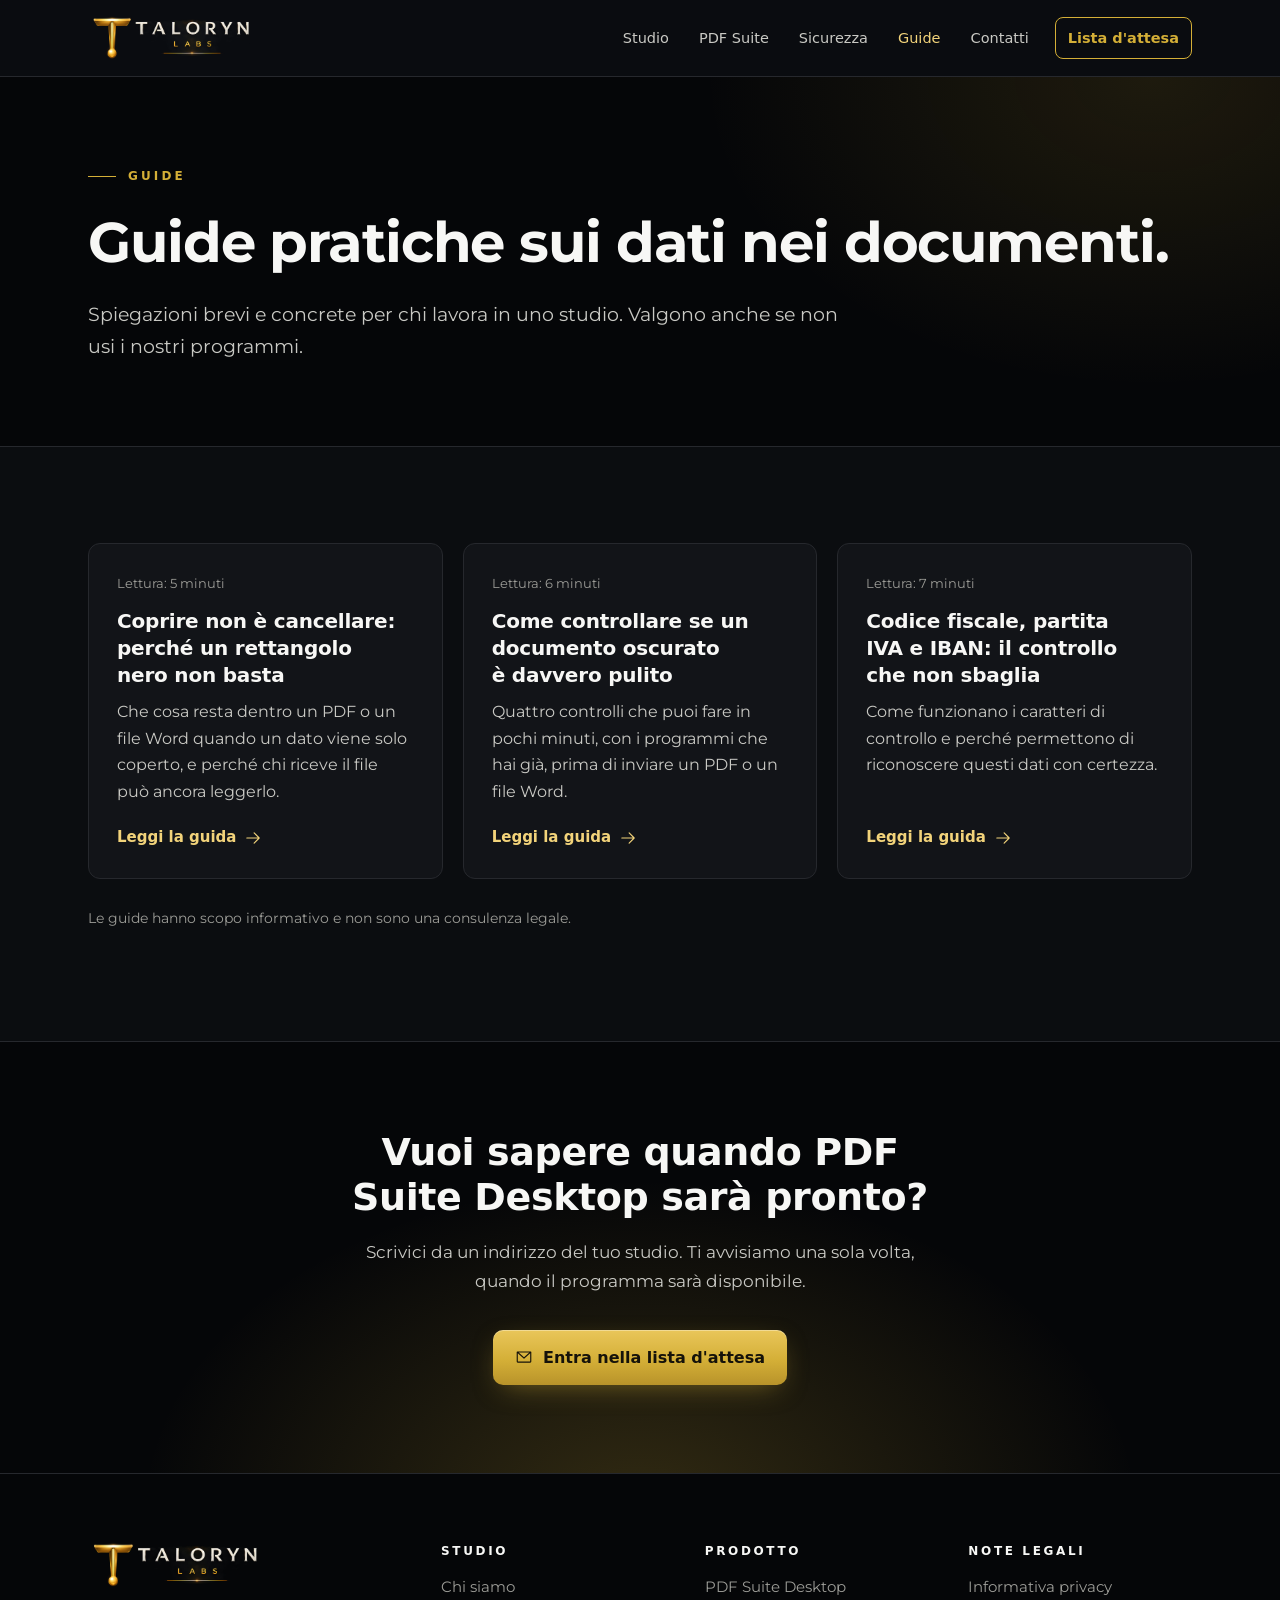
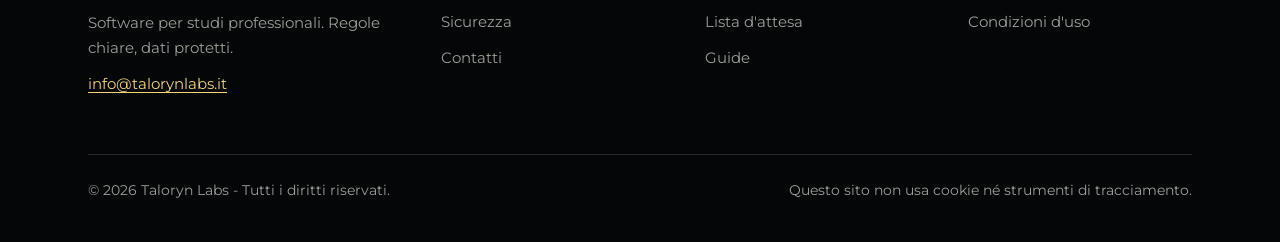
==== guide/index.html @ 7865310f "Sito completo nella nuova identità oro Pagine Studio, PDF Suite, Sicurezza, Guide (3 articoli), Cont" ====
<!doctype html>
<html lang="it">
<head>
<meta charset="utf-8">
<meta name="viewport" content="width=device-width, initial-scale=1">
<title>Guide — Taloryn Labs</title>
<meta name="description" content="Guide pratiche per studi professionali: come oscurare davvero i dati nei PDF e nei file Word e come controllare un documento prima di inviarlo.">
<meta name="referrer" content="no-referrer">
<meta name="theme-color" content="#0B0D10">
<link rel="canonical" href="https://talorynlabs.it/guide/">
<link rel="icon" href="/favicon.ico" sizes="any">
<link rel="icon" href="/img/icona-32.png" type="image/png" sizes="32x32">
<link rel="apple-touch-icon" href="/apple-touch-icon.png">
<link rel="preload" href="/font/montserrat-latin-400-normal.woff2" as="font" type="font/woff2" crossorigin>
<link rel="preload" href="/font/montserrat-latin-600-normal.woff2" as="font" type="font/woff2" crossorigin>
<link rel="stylesheet" href="/stile.css">
<meta property="og:type" content="website">
<meta property="og:locale" content="it_IT">
<meta property="og:site_name" content="Taloryn Labs">
<meta property="og:title" content="Guide — Taloryn Labs">
<meta property="og:description" content="Guide pratiche per studi professionali: come oscurare davvero i dati nei PDF e nei file Word e come controllare un documento prima di inviarlo.">
<meta property="og:url" content="https://talorynlabs.it/guide/">
<meta property="og:image" content="https://talorynlabs.it/img/anteprima-condivisione.png">
<meta property="og:image:width" content="1200">
<meta property="og:image:height" content="630">
<meta name="twitter:card" content="summary_large_image">
</head>
<body>
<a class="salta" href="#contenuto">Vai al contenuto</a>
<header class="testata">
  <div class="contenitore">
    <a class="logo" href="/" aria-label="Taloryn Labs, pagina principale"><img src="/img/logo-480.webp" srcset="/img/logo-240.webp 240w, /img/logo-480.webp 480w" sizes="168px" width="168" height="52" alt="Taloryn Labs"></a>
    <nav class="menu" aria-label="Principale"><a href="/">Studio</a><a href="/pdf-suite.html">PDF Suite</a><a href="/sicurezza.html">Sicurezza</a><a href="/guide/" aria-current="page">Guide</a><a href="/contatti.html">Contatti</a><a class="pulsante-menu" href="/contatti.html#lista-attesa">Lista d'attesa</a></nav>
  </div>
</header>
<main id="contenuto">
<section class="testa-pagina" aria-labelledby="t-guide">
  <div class="contenitore">
    <div class="occhiello">Guide</div>
    <h1 id="t-guide">Guide pratiche sui dati nei documenti.</h1>
    <p class="introduzione" style="margin-top:24px">Spiegazioni brevi e concrete per chi lavora in uno studio. Valgono anche se non usi i nostri programmi.</p>
  </div>
</section>
<section class="sezione" aria-label="Elenco delle guide">
  <div class="contenitore"><div class="elenco-guide"><a class="guida" href="/guide/coprire-non-e-cancellare.html"><span class="meta">Lettura: 5 minuti</span><h3>Coprire non è cancellare: perché un rettangolo nero non basta</h3><p>Che cosa resta dentro un PDF o un file Word quando un dato viene solo coperto, e perché chi riceve il file può ancora leggerlo.</p><span class="leggi">Leggi la guida<svg aria-hidden="true" focusable="false" viewBox="0 0 256 256" fill="currentColor"><path d="M221.66,133.66l-72,72a8,8,0,0,1-11.32-11.32L196.69,136H40a8,8,0,0,1,0-16H196.69L138.34,61.66a8,8,0,0,1,11.32-11.32l72,72A8,8,0,0,1,221.66,133.66Z"/></svg></span></a><a class="guida" href="/guide/controllare-pdf-oscurato.html"><span class="meta">Lettura: 6 minuti</span><h3>Come controllare se un documento oscurato è davvero pulito</h3><p>Quattro controlli che puoi fare in pochi minuti, con i programmi che hai già, prima di inviare un PDF o un file Word.</p><span class="leggi">Leggi la guida<svg aria-hidden="true" focusable="false" viewBox="0 0 256 256" fill="currentColor"><path d="M221.66,133.66l-72,72a8,8,0,0,1-11.32-11.32L196.69,136H40a8,8,0,0,1,0-16H196.69L138.34,61.66a8,8,0,0,1,11.32-11.32l72,72A8,8,0,0,1,221.66,133.66Z"/></svg></span></a><a class="guida" href="/guide/codici-di-controllo.html"><span class="meta">Lettura: 7 minuti</span><h3>Codice fiscale, partita IVA e IBAN: il controllo che non sbaglia</h3><p>Come funzionano i caratteri di controllo e perché permettono di riconoscere questi dati con certezza.</p><span class="leggi">Leggi la guida<svg aria-hidden="true" focusable="false" viewBox="0 0 256 256" fill="currentColor"><path d="M221.66,133.66l-72,72a8,8,0,0,1-11.32-11.32L196.69,136H40a8,8,0,0,1,0-16H196.69L138.34,61.66a8,8,0,0,1,11.32-11.32l72,72A8,8,0,0,1,221.66,133.66Z"/></svg></span></a></div>
  <p class="nota" style="margin-top:28px">Le guide hanno scopo informativo e non sono una consulenza legale.</p></div>
</section>
<section class="fascia" aria-labelledby="t-fascia">
  <div class="contenitore">
    <h2 id="t-fascia">Vuoi sapere quando PDF Suite Desktop sarà pronto?</h2>
    <p>Scrivici da un indirizzo del tuo studio. Ti avvisiamo una sola volta, quando il programma sarà disponibile.</p>
    <div class="azioni"><a class="pulsante" href="mailto:info@talorynlabs.it?subject=Lista%20d%27attesa%20PDF%20Suite%20Desktop&amp;body=Vorrei%20essere%20avvisato%20quando%20PDF%20Suite%20Desktop%20sar%C3%A0%20disponibile.%0A%0ATipo%20di%20studio%20(facoltativo)%3A%20"><svg aria-hidden="true" focusable="false" viewBox="0 0 256 256" fill="currentColor"><path d="M224,48H32a8,8,0,0,0-8,8V192a16,16,0,0,0,16,16H216a16,16,0,0,0,16-16V56A8,8,0,0,0,224,48ZM203.43,64,128,133.15,52.57,64ZM216,192H40V74.19l82.59,75.71a8,8,0,0,0,10.82,0L216,74.19V192Z"/></svg>Entra nella lista d'attesa</a></div>
  </div>
</section>
</main>
<footer class="piede">
  <div class="contenitore">
    <div class="griglia">
      <div>
        <img src="/img/logo-480.webp" width="176" height="54" alt="Taloryn Labs">
        <p>Software per studi professionali. Regole chiare, dati protetti.</p>
        <p><a href="mailto:info@talorynlabs.it">info@talorynlabs.it</a></p>
      </div>
      <div>
        <h2>Studio</h2>
        <ul><li><a href="/">Chi siamo</a></li><li><a href="/sicurezza.html">Sicurezza</a></li><li><a href="/contatti.html">Contatti</a></li></ul>
      </div>
      <div>
        <h2>Prodotto</h2>
        <ul><li><a href="/pdf-suite.html">PDF Suite Desktop</a></li><li><a href="/contatti.html#lista-attesa">Lista d'attesa</a></li><li><a href="/guide/">Guide</a></li></ul>
      </div>
      <div>
        <h2>Note legali</h2>
        <ul><li><a href="/privacy.html">Informativa privacy</a></li><li><a href="/termini.html">Condizioni d'uso</a></li></ul>
      </div>
    </div>
    <div class="fondo">
      <span>© 2026 Taloryn Labs - Tutti i diritti riservati.</span>
      <span>Questo sito non usa cookie né strumenti di tracciamento.</span>
    </div>
  </div>
</footer>
</body>
</html>
---- stile.css ----
/* Taloryn Labs — foglio di stile unico del sito.
   Nessuna risorsa esterna: caratteri in /font, immagini in /img. */

@font-face{font-family:"Montserrat";font-style:normal;font-weight:400;font-display:swap;src:url("/font/montserrat-latin-400-normal.woff2") format("woff2")}
@font-face{font-family:"Montserrat";font-style:normal;font-weight:500;font-display:swap;src:url("/font/montserrat-latin-500-normal.woff2") format("woff2")}
@font-face{font-family:"Montserrat";font-style:normal;font-weight:600;font-display:swap;src:url("/font/montserrat-latin-600-normal.woff2") format("woff2")}
@font-face{font-family:"Montserrat";font-style:normal;font-weight:700;font-display:swap;src:url("/font/montserrat-latin-700-normal.woff2") format("woff2")}

:root{
  --nero:#0B0D10;          /* fondo principale (identità) */
  --nero-pieno:#050608;    /* fondo delle fasce con immagini */
  --grigio:#1E1F22;        /* riquadri (identità) */
  --riquadro:#121418;
  --linea:#26282D;
  --testo:#F7F7F5;         /* bianco neutro (identità) */
  --testo-2:#C9C9C4;
  --testo-3:#9C9C97;
  --oro:#D4AF37;           /* oro primario (identità) */
  --oro-chiaro:#F2D37A;
  --oro-scuro:#9A7A1E;
  --giallo-segnala:#E8C547;
  --verde:#5FBF8A;
  --larghezza:1160px;
  --raggio:12px;
  color-scheme:dark;
}

*,*::before,*::after{box-sizing:border-box}
html{-webkit-text-size-adjust:100%;text-size-adjust:100%;scroll-behavior:smooth}
@media (prefers-reduced-motion:reduce){html{scroll-behavior:auto}}
body{margin:0;background:var(--nero);color:var(--testo);font-family:"Montserrat",system-ui,-apple-system,"Segoe UI",Arial,sans-serif;font-size:17px;line-height:1.7;font-weight:400;-webkit-font-smoothing:antialiased;text-rendering:optimizeLegibility}
img,svg{display:block;max-width:100%}
a{color:var(--oro-chiaro);text-decoration-thickness:1px;text-underline-offset:3px}
a:hover{color:#fff}
:focus-visible{outline:2px solid var(--oro-chiaro);outline-offset:3px;border-radius:4px}
::selection{background:var(--oro);color:#111}

.contenitore{width:100%;max-width:var(--larghezza);margin:0 auto;padding:0 28px}
.visivamente-nascosto{position:absolute!important;width:1px;height:1px;overflow:hidden;clip:rect(0 0 0 0);clip-path:inset(50%);white-space:nowrap}
.salta{position:absolute;left:12px;top:-60px;background:var(--oro);color:#111;padding:10px 16px;border-radius:6px;font-weight:600;z-index:10;text-decoration:none}
.salta:focus{top:12px;color:#111}

/* ---------- Testata ---------- */
.testata{position:sticky;top:0;z-index:5;background:rgba(11,13,16,.88);backdrop-filter:saturate(140%) blur(10px);-webkit-backdrop-filter:saturate(140%) blur(10px);border-bottom:1px solid var(--linea)}
.testata .contenitore{display:flex;align-items:center;justify-content:space-between;gap:24px;min-height:76px}
.logo{display:block;flex:none}
.logo img{width:168px;height:auto}
.menu{display:flex;align-items:center;gap:6px;flex-wrap:wrap;justify-content:flex-end}
.menu a{color:var(--testo-2);text-decoration:none;font-size:14.5px;font-weight:500;padding:8px 12px;border-radius:8px}
.menu a:hover{color:#fff;background:var(--grigio)}
.menu a[aria-current="page"]{color:var(--oro-chiaro)}
.menu a.pulsante-menu{color:var(--oro);border:1px solid var(--oro);margin-left:8px;font-weight:600}
.menu a.pulsante-menu:hover{background:var(--oro);color:#111}

/* ---------- Tipografia ---------- */
h1,h2,h3,h4{font-weight:600;line-height:1.18;margin:0;letter-spacing:-.01em;text-wrap:balance}
h1{font-size:clamp(34px,4.6vw,56px);font-weight:700;letter-spacing:-.02em}
h2{font-size:clamp(27px,3.1vw,38px)}
h3{font-size:19px;line-height:1.35}
p{margin:0 0 1em}
.occhiello{display:inline-flex;align-items:center;gap:12px;font-size:12px;font-weight:600;letter-spacing:.26em;text-transform:uppercase;color:var(--oro);margin-bottom:22px}
.occhiello::before{content:"";width:28px;height:1px;background:var(--oro)}
.introduzione{font-size:19px;color:var(--testo-2);max-width:60ch}
.nota{font-size:14px;color:var(--testo-3)}
.oro{color:var(--oro)}

/* ---------- Pulsanti ---------- */
.azioni{display:flex;flex-wrap:wrap;align-items:center;gap:14px 18px;margin-top:34px}
.pulsante{display:inline-flex;align-items:center;gap:10px;background:linear-gradient(180deg,#E9C65A 0%,#D4AF37 55%,#B8932A 100%);color:#15120A;font-weight:600;font-size:16px;text-decoration:none;padding:14px 22px;border-radius:10px;box-shadow:0 1px 0 rgba(255,255,255,.35) inset,0 8px 28px -10px rgba(212,175,55,.55)}
.pulsante:hover{color:#000;filter:brightness(1.07)}
.pulsante svg{width:18px;height:18px}
.secondario{display:inline-flex;align-items:center;gap:8px;color:var(--testo);font-weight:600;font-size:16px;text-decoration:none;padding:13px 4px;border-bottom:1px solid transparent}
.secondario:hover{color:var(--oro-chiaro);border-bottom-color:var(--oro-chiaro)}
.secondario svg{width:18px;height:18px}

/* ---------- Apertura (home) ---------- */
.apertura{position:relative;overflow:hidden;background:radial-gradient(60% 70% at 78% 40%,rgba(212,175,55,.13) 0%,rgba(212,175,55,0) 70%),var(--nero-pieno);border-bottom:1px solid var(--linea)}
.apertura .contenitore{display:grid;grid-template-columns:minmax(0,1.15fr) minmax(0,.85fr);gap:48px;align-items:center;padding-top:72px;padding-bottom:64px}
.apertura .pannello{justify-self:center;width:100%;max-width:400px}
.apertura .pannello img{width:100%;height:auto}
.motto{margin-top:46px;font-size:12.5px;font-weight:500;letter-spacing:.34em;color:var(--testo-2);text-transform:uppercase}

/* Apertura delle pagine interne */
.testa-pagina{background:radial-gradient(50% 120% at 90% 0%,rgba(212,175,55,.12) 0%,rgba(212,175,55,0) 70%),var(--nero-pieno);border-bottom:1px solid var(--linea)}
.testa-pagina .contenitore{padding-top:80px;padding-bottom:64px}
.testa-pagina.con-figura .contenitore{display:grid;grid-template-columns:minmax(0,1.05fr) minmax(0,.95fr);gap:56px;align-items:center}
.stato{display:inline-flex;align-items:center;gap:8px;font-size:13px;font-weight:600;color:var(--testo-2);border:1px solid var(--linea);background:var(--riquadro);padding:6px 12px;border-radius:999px;margin-top:26px}
.stato i{width:8px;height:8px;border-radius:50%;background:var(--oro);box-shadow:0 0 10px var(--oro)}

/* ---------- Sezioni ---------- */
.sezione{padding:96px 0;border-bottom:1px solid var(--linea)}
.sezione.scura{background:var(--nero-pieno)}
.sezione > .contenitore > h2{max-width:24ch}
.testa-sezione{display:grid;grid-template-columns:minmax(0,1fr) minmax(0,1fr);gap:48px;align-items:end;margin-bottom:52px}
.testa-sezione p{color:var(--testo-2);margin:0}
.due-colonne{display:grid;grid-template-columns:minmax(0,1fr) minmax(0,1fr);gap:56px;align-items:start}
.corpo{color:var(--testo-2);max-width:64ch}
.corpo strong{color:var(--testo);font-weight:600}

/* Schede */
.schede{display:grid;grid-template-columns:repeat(auto-fit,minmax(240px,1fr));gap:20px}
.scheda{position:relative;background:linear-gradient(180deg,#14161A 0%,#0F1114 100%);border:1px solid var(--linea);border-radius:var(--raggio);padding:28px 26px 26px}
.scheda h3{margin:18px 0 10px}
.scheda p{color:var(--testo-2);font-size:15.5px;margin:0}
.icona{width:46px;height:46px;border-radius:10px;display:grid;place-items:center;color:var(--oro);background:rgba(212,175,55,.08);border:1px solid rgba(212,175,55,.28)}
.icona svg{width:24px;height:24px}

/* Prodotto in evidenza */
.prodotto{display:grid;grid-template-columns:minmax(0,1fr) minmax(0,1fr);gap:0;border:1px solid var(--linea);border-radius:18px;overflow:hidden;background:var(--riquadro)}
.prodotto .testo-prodotto{padding:48px 46px}
.prodotto .figura-prodotto{background:radial-gradient(80% 80% at 50% 100%,rgba(212,175,55,.16),rgba(212,175,55,0) 70%),#0A0B0E;border-left:1px solid var(--linea);display:flex;align-items:center;justify-content:center;padding:40px}
.elenco-segni{list-style:none;padding:0;margin:22px 0 0;display:grid;gap:12px}
.elenco-segni li{display:flex;gap:12px;align-items:flex-start;color:var(--testo-2)}
.elenco-segni svg{flex:none;width:22px;height:22px;color:var(--oro);margin-top:3px}

/* Documento di esempio */
.documento{margin:0;background:#F7F7F5;color:#1B1C1F;border-radius:10px;padding:30px 30px 24px;box-shadow:0 30px 80px -30px rgba(0,0,0,.9),0 0 0 1px rgba(212,175,55,.35);font-size:15px;line-height:1.75;max-width:520px;justify-self:center;width:100%}
.intestazione-doc{font-weight:700;font-size:13px;letter-spacing:.12em;text-transform:uppercase;color:#3A3B40;border-bottom:1px solid #D9D9D4;padding-bottom:12px;margin-bottom:16px}
.documento p{margin:0 0 .8em}
.dato{background:#111;color:transparent;border-radius:2px;padding:0 2px;user-select:none}
.dubbio{background:rgba(232,197,71,.55);border-radius:2px;padding:0 2px}
.esito{display:grid;gap:8px;margin-top:18px;padding-top:16px;border-top:1px solid #D9D9D4;font-size:13.5px;color:#34353A}
.esito span{display:flex;align-items:center;gap:10px}
.segno{display:inline-block;width:12px;height:12px;border-radius:3px;flex:none}
.segno.nero{background:#111}.segno.giallo{background:#E8C547}.segno.verde{background:#2E9E62;border-radius:50%}

/* Confronto */
.confronto{display:grid;grid-template-columns:minmax(0,1fr) minmax(0,1fr);gap:20px;margin-top:34px}
.confronto > div{border:1px solid var(--linea);border-radius:var(--raggio);padding:26px;background:var(--riquadro)}
.confronto h3{display:flex;align-items:center;gap:10px;margin-bottom:10px}
.confronto h3 svg{width:22px;height:22px}
.confronto p{margin:0;color:var(--testo-2);font-size:15.5px}
.confronto .loro h3 svg{color:#D56A5A}
.confronto .nostro{border-color:rgba(212,175,55,.5);background:linear-gradient(180deg,rgba(212,175,55,.08),rgba(212,175,55,.02))}
.confronto .nostro h3 svg{color:var(--oro)}

/* Passi */
.passi{list-style:none;padding:0;margin:0;display:grid;grid-template-columns:repeat(4,minmax(0,1fr));gap:20px;counter-reset:passo}
.passi li{counter-increment:passo;border-top:1px solid var(--oro);padding-top:20px}
.passi li::before{content:counter(passo,decimal-leading-zero);display:block;font-size:13px;font-weight:600;letter-spacing:.2em;color:var(--oro);margin-bottom:12px}
.passi h3{margin-bottom:8px}
.passi p{color:var(--testo-2);font-size:15.5px;margin:0}

/* Tabella */
.tabella{width:100%;border-collapse:collapse;font-size:15.5px}
.tabella th,.tabella td{text-align:left;padding:16px 18px;border-bottom:1px solid var(--linea);vertical-align:top}
.tabella th{font-size:12px;letter-spacing:.18em;text-transform:uppercase;color:var(--testo-3);font-weight:600}
.tabella td:first-child{color:var(--testo);font-weight:600;white-space:nowrap}
.tabella td{color:var(--testo-2)}
.contorno-tabella{border:1px solid var(--linea);border-radius:var(--raggio);overflow-x:auto;background:var(--riquadro)}
.contorno-tabella .tabella tr:last-child td{border-bottom:0}
.etichetta{display:inline-block;font-size:12px;font-weight:600;padding:2px 9px;border-radius:999px;border:1px solid var(--linea);color:var(--testo-2);white-space:nowrap}
.etichetta.oro{border-color:rgba(212,175,55,.5);color:var(--oro-chiaro)}
.etichetta.giallo{border-color:rgba(232,197,71,.5);color:var(--giallo-segnala)}

/* Elenchi */
.elenco{padding-left:1.2em;color:var(--testo-2)}
.elenco li{margin:.4em 0}
.elenco li::marker{color:var(--oro)}

/* Domande */
.domande{display:grid;gap:12px;max-width:820px}
.domande details{border:1px solid var(--linea);border-radius:var(--raggio);background:var(--riquadro);padding:0 24px}
.domande summary{cursor:pointer;list-style:none;padding:20px 0;font-weight:600;display:flex;justify-content:space-between;gap:20px;align-items:center}
.domande summary::-webkit-details-marker{display:none}
.domande summary::after{content:"+";color:var(--oro);font-size:24px;font-weight:400;line-height:1}
.domande details[open] summary::after{content:"–"}
.domande details p{color:var(--testo-2);margin:0 0 20px}

/* Racconto del nome */
.racconto{display:grid;grid-template-columns:minmax(0,.8fr) minmax(0,1.2fr);gap:64px;align-items:center}
.racconto .marchio-grande{background:radial-gradient(60% 60% at 50% 55%,rgba(212,175,55,.18),rgba(212,175,55,0) 70%);display:flex;justify-content:center;padding:20px}
.racconto .marchio-grande img{width:min(300px,80%);height:auto}
.racconto blockquote{margin:28px 0 0;padding:4px 0 4px 22px;border-left:2px solid var(--oro);color:var(--testo);font-size:18px}

/* Professioni */
.professioni{display:flex;flex-wrap:wrap;gap:12px;margin-top:8px}
.professioni span{display:inline-flex;align-items:center;gap:10px;border:1px solid var(--linea);background:var(--riquadro);border-radius:999px;padding:10px 18px;color:var(--testo-2);font-size:15px}
.professioni svg{width:20px;height:20px;color:var(--oro)}

/* Fascia lista d'attesa */
.fascia{position:relative;overflow:hidden;padding:88px 0;background:radial-gradient(60% 120% at 50% 110%,rgba(212,175,55,.22) 0%,rgba(212,175,55,0) 65%),var(--nero-pieno);border-bottom:1px solid var(--linea);text-align:center}
.fascia h2{max-width:22ch;margin:0 auto}
.fascia p{color:var(--testo-2);max-width:56ch;margin:18px auto 0}
.fascia .azioni{justify-content:center}

/* Articoli e guide */
.elenco-guide{display:grid;grid-template-columns:repeat(auto-fit,minmax(300px,1fr));gap:20px}
.guida{display:flex;flex-direction:column;border:1px solid var(--linea);border-radius:var(--raggio);background:var(--riquadro);padding:28px;text-decoration:none;color:var(--testo);transition:border-color .2s}
.guida:hover{border-color:rgba(212,175,55,.6);color:var(--testo)}
.guida .meta{font-size:13px;color:var(--testo-3);margin-bottom:14px}
.guida h3{font-size:20px;margin-bottom:10px}
.guida p{color:var(--testo-2);font-size:15.5px;margin:0 0 20px}
.guida .leggi{margin-top:auto;display:inline-flex;align-items:center;gap:8px;color:var(--oro-chiaro);font-weight:600;font-size:15px}
.guida .leggi svg{width:18px;height:18px}

.articolo{padding:72px 0 96px;border-bottom:1px solid var(--linea)}
.articolo .contenitore{max-width:780px}
.articolo h2{font-size:28px;margin:52px 0 16px}
.articolo h3{margin:32px 0 10px}
.articolo p,.articolo li{color:var(--testo-2)}
.articolo strong{color:var(--testo);font-weight:600}
.articolo ol,.articolo ul{padding-left:1.3em}
.articolo li{margin:.5em 0}
.articolo li::marker{color:var(--oro);font-weight:600}
.articolo code,.codice{font-family:ui-monospace,"Cascadia Mono",Consolas,monospace;font-size:.92em;background:var(--grigio);border:1px solid var(--linea);border-radius:5px;padding:1px 6px;color:var(--testo)}
.riquadro-nota{border:1px solid rgba(212,175,55,.4);background:rgba(212,175,55,.06);border-radius:var(--raggio);padding:20px 22px;margin:28px 0}
.riquadro-nota p:last-child{margin:0}
.briciole{font-size:14px;color:var(--testo-3);margin-bottom:20px}
.briciole a{color:var(--testo-3)}
.tasto{display:inline-block;font-size:.85em;font-weight:600;border:1px solid #3A3C42;border-bottom-width:2px;border-radius:5px;padding:0 6px;background:var(--grigio);color:var(--testo)}

/* Pagine di testo (privacy, termini) */
.testo-legale{padding:72px 0 96px;border-bottom:1px solid var(--linea)}
.testo-legale .contenitore{max-width:820px}
.testo-legale h2{font-size:24px;margin:44px 0 12px}
.testo-legale p,.testo-legale li{color:var(--testo-2)}
.testo-legale strong{color:var(--testo);font-weight:600}

/* Contatti */
.contatti{display:grid;grid-template-columns:repeat(auto-fit,minmax(250px,1fr));gap:20px}
.contatti .scheda a{font-weight:600;word-break:break-all}

/* ---------- Piede ---------- */
.piede{padding:64px 0 40px;background:var(--nero-pieno);font-size:15px}
.piede .griglia{display:grid;grid-template-columns:minmax(0,1.4fr) repeat(3,minmax(0,1fr));gap:40px}
.piede img{width:176px;height:auto;margin-bottom:18px}
.piede p{color:var(--testo-3);margin:0 0 10px}
.piede h2{font-size:12px;font-weight:600;letter-spacing:.22em;text-transform:uppercase;color:var(--testo);margin:6px 0 16px}
.piede ul{list-style:none;margin:0;padding:0;display:grid;gap:10px}
.piede ul a{color:var(--testo-3);text-decoration:none}
.piede ul a:hover{color:var(--oro-chiaro)}
.piede .fondo{display:flex;flex-wrap:wrap;justify-content:space-between;gap:12px;margin-top:48px;padding-top:24px;border-top:1px solid var(--linea);color:var(--testo-3);font-size:13.5px}

/* ---------- Schermi piccoli ---------- */
@media (max-width:980px){
  .apertura .contenitore,.testa-pagina.con-figura .contenitore,.due-colonne,.testa-sezione,.prodotto,.racconto{grid-template-columns:minmax(0,1fr)}
  .apertura .contenitore{padding-top:48px;gap:36px}
  .apertura .pannello{max-width:300px;order:-1}
  .prodotto .figura-prodotto{border-left:0;border-top:1px solid var(--linea)}
  .passi{grid-template-columns:repeat(2,minmax(0,1fr))}
  .piede .griglia{grid-template-columns:repeat(2,minmax(0,1fr))}
  .testa-sezione{gap:18px;align-items:start}
  .racconto{gap:28px}
}
@media (max-width:720px){
  body{font-size:16px}
  .contenitore{padding:0 16px}
  .testata .contenitore{flex-direction:column;align-items:flex-start;gap:6px;padding-top:12px;padding-bottom:10px;min-height:0}
  .menu{justify-content:flex-start;gap:2px;margin-left:-12px}
  .menu a{font-size:14px;padding:6px 10px}
  .menu a.pulsante-menu{margin-left:4px}
  .testata{position:static}
  .sezione{padding:64px 0}
  .testa-pagina .contenitore{padding-top:52px;padding-bottom:48px}
  .confronto,.passi{grid-template-columns:minmax(0,1fr)}
  .prodotto .testo-prodotto{padding:32px 24px}
  .introduzione{font-size:17px}
  .piede .griglia{grid-template-columns:minmax(0,1fr)}
  .documento{padding:22px 20px 18px;font-size:14px}
  .tabella thead{display:none}
  .tabella tr{display:block;padding:16px 0;border-bottom:1px solid var(--linea)}
  .contorno-tabella .tabella tr:last-child{border-bottom:0}
  .tabella td{display:block;border:0;padding:3px 18px}
  .tabella td:first-child{white-space:normal}
  .tabella td:last-child{padding-top:10px}
  .racconto .marchio-grande img{width:200px}
}
@media print{
  .testata,.fascia,.piede{display:none}
  body{background:#fff;color:#000}
}
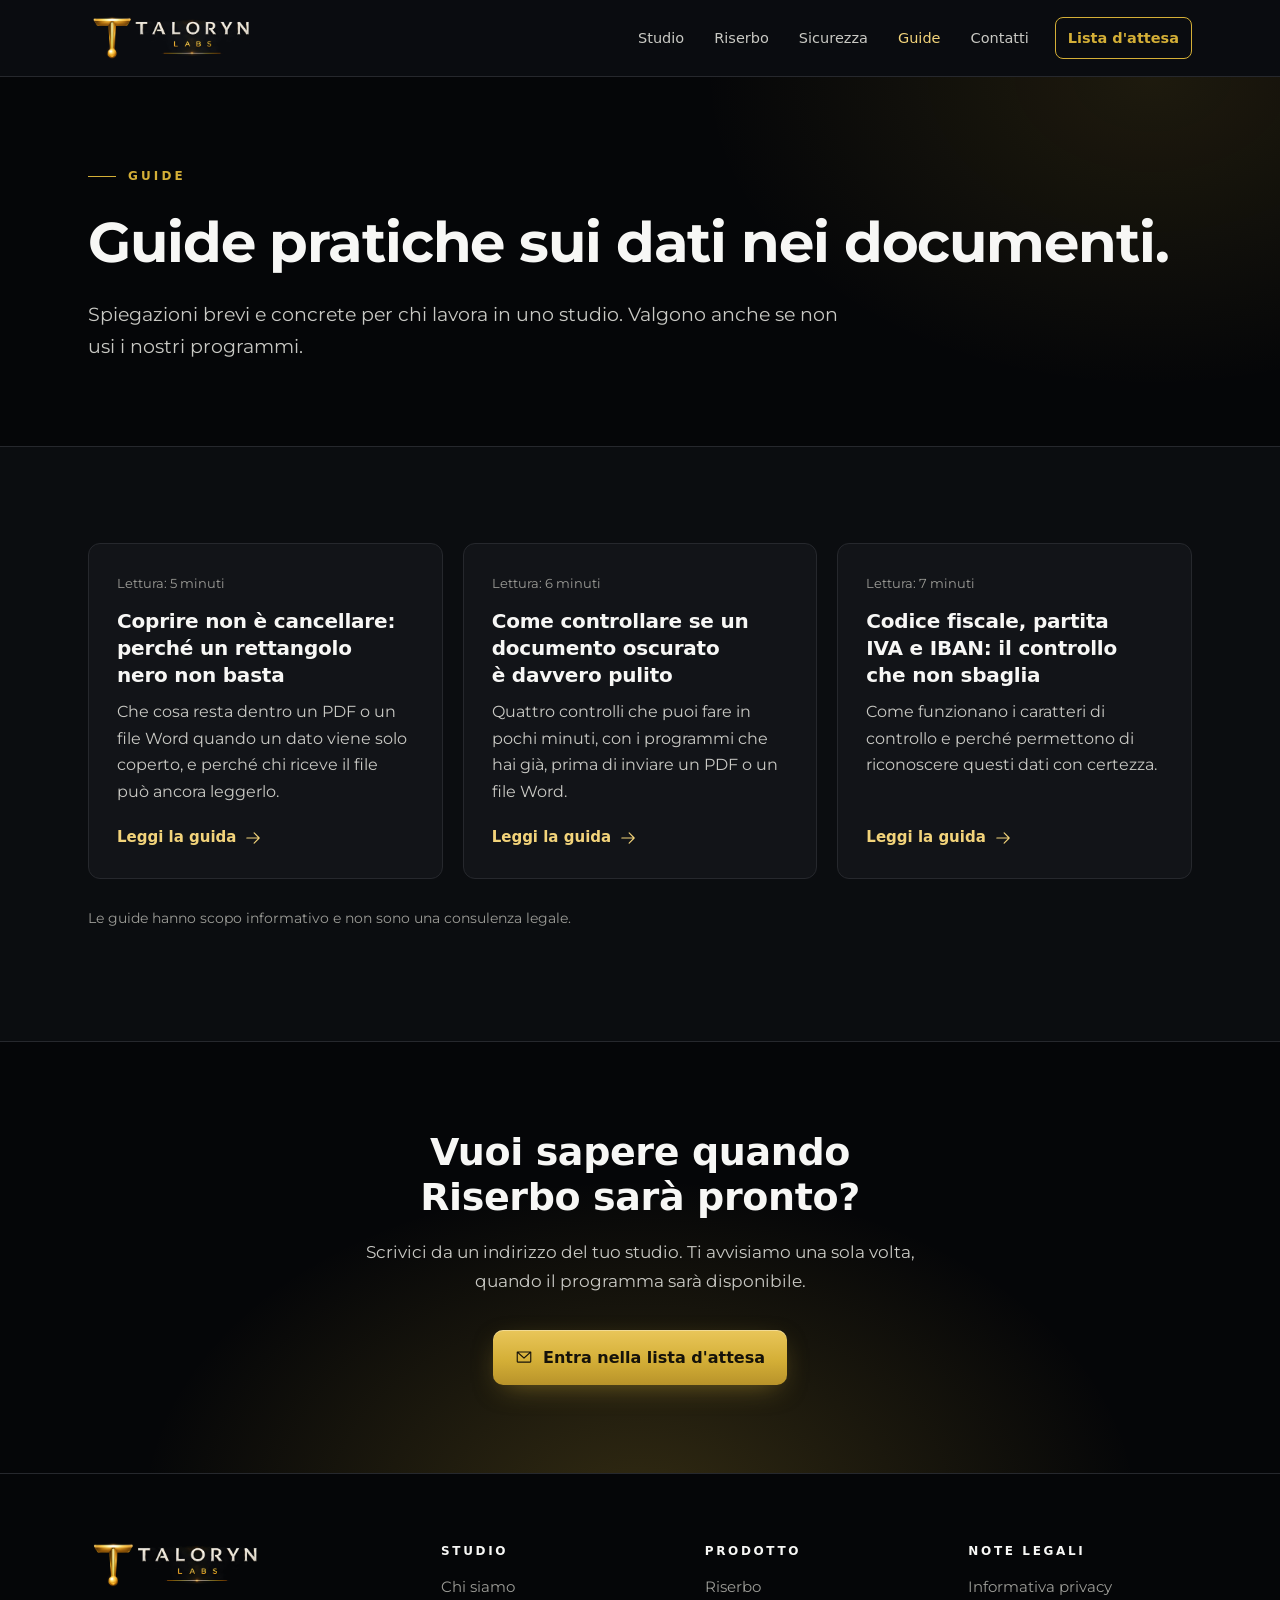
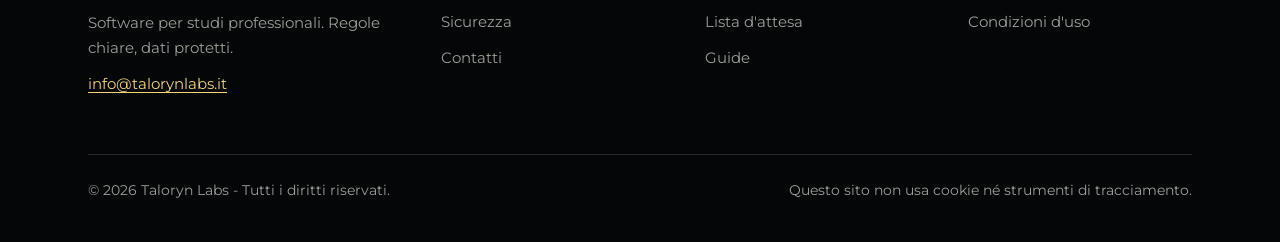
==== commit 0b83389a: "Il prodotto si chiama Riserbo (prima PDF Suite Desktop): pagine rigenerate, rimando dal vecchio indi" ====
--- a/guide/index.html
+++ b/guide/index.html
@@ -30,7 +30,7 @@
 <header class="testata">
   <div class="contenitore">
     <a class="logo" href="/" aria-label="Taloryn Labs, pagina principale"><img src="/img/logo-480.webp" srcset="/img/logo-240.webp 240w, /img/logo-480.webp 480w" sizes="168px" width="168" height="52" alt="Taloryn Labs"></a>
-    <nav class="menu" aria-label="Principale"><a href="/">Studio</a><a href="/pdf-suite.html">PDF Suite</a><a href="/sicurezza.html">Sicurezza</a><a href="/guide/" aria-current="page">Guide</a><a href="/contatti.html">Contatti</a><a class="pulsante-menu" href="/contatti.html#lista-attesa">Lista d'attesa</a></nav>
+    <nav class="menu" aria-label="Principale"><a href="/">Studio</a><a href="/riserbo.html">Riserbo</a><a href="/sicurezza.html">Sicurezza</a><a href="/guide/" aria-current="page">Guide</a><a href="/contatti.html">Contatti</a><a class="pulsante-menu" href="/contatti.html#lista-attesa">Lista d'attesa</a></nav>
   </div>
 </header>
 <main id="contenuto">
@@ -47,9 +47,9 @@
 </section>
 <section class="fascia" aria-labelledby="t-fascia">
   <div class="contenitore">
-    <h2 id="t-fascia">Vuoi sapere quando PDF Suite Desktop sarà pronto?</h2>
+    <h2 id="t-fascia">Vuoi sapere quando Riserbo sarà pronto?</h2>
     <p>Scrivici da un indirizzo del tuo studio. Ti avvisiamo una sola volta, quando il programma sarà disponibile.</p>
-    <div class="azioni"><a class="pulsante" href="mailto:info@talorynlabs.it?subject=Lista%20d%27attesa%20PDF%20Suite%20Desktop&amp;body=Vorrei%20essere%20avvisato%20quando%20PDF%20Suite%20Desktop%20sar%C3%A0%20disponibile.%0A%0ATipo%20di%20studio%20(facoltativo)%3A%20"><svg aria-hidden="true" focusable="false" viewBox="0 0 256 256" fill="currentColor"><path d="M224,48H32a8,8,0,0,0-8,8V192a16,16,0,0,0,16,16H216a16,16,0,0,0,16-16V56A8,8,0,0,0,224,48ZM203.43,64,128,133.15,52.57,64ZM216,192H40V74.19l82.59,75.71a8,8,0,0,0,10.82,0L216,74.19V192Z"/></svg>Entra nella lista d'attesa</a></div>
+    <div class="azioni"><a class="pulsante" href="mailto:info@talorynlabs.it?subject=Lista%20d%27attesa%20Riserbo&amp;body=Vorrei%20essere%20avvisato%20quando%20Riserbo%20sar%C3%A0%20disponibile.%0A%0ATipo%20di%20studio%20(facoltativo)%3A%20"><svg aria-hidden="true" focusable="false" viewBox="0 0 256 256" fill="currentColor"><path d="M224,48H32a8,8,0,0,0-8,8V192a16,16,0,0,0,16,16H216a16,16,0,0,0,16-16V56A8,8,0,0,0,224,48ZM203.43,64,128,133.15,52.57,64ZM216,192H40V74.19l82.59,75.71a8,8,0,0,0,10.82,0L216,74.19V192Z"/></svg>Entra nella lista d'attesa</a></div>
   </div>
 </section>
 </main>
@@ -67,7 +67,7 @@
       </div>
       <div>
         <h2>Prodotto</h2>
-        <ul><li><a href="/pdf-suite.html">PDF Suite Desktop</a></li><li><a href="/contatti.html#lista-attesa">Lista d'attesa</a></li><li><a href="/guide/">Guide</a></li></ul>
+        <ul><li><a href="/riserbo.html">Riserbo</a></li><li><a href="/contatti.html#lista-attesa">Lista d'attesa</a></li><li><a href="/guide/">Guide</a></li></ul>
       </div>
       <div>
         <h2>Note legali</h2>
--- a/stile.css
+++ b/stile.css
@@ -79,6 +79,17 @@
 .apertura .pannello{justify-self:center;width:100%;max-width:400px}
 .apertura .pannello img{width:100%;height:auto}
 .motto{margin-top:46px;font-size:12.5px;font-weight:500;letter-spacing:.34em;color:var(--testo-2);text-transform:uppercase}
+/* Su computer la prima parte sta tutta nello schermo, qualunque sia l'altezza della finestra */
+@media (min-width:981px){
+  .apertura .contenitore{min-height:calc(100vh - 78px);min-height:calc(100svh - 78px);padding-top:28px;padding-bottom:28px}
+  .apertura .pannello{max-width:none;display:flex;justify-content:center}
+  .apertura .pannello img{width:auto;height:clamp(380px,calc(100vh - 136px),657px);height:clamp(380px,calc(100svh - 136px),657px)}
+  .apertura h1{font-size:clamp(34px,min(4.6vw,7.4vh),56px)}
+  .apertura .introduzione{margin-top:clamp(14px,2.6vh,24px)!important}
+  .apertura .azioni{margin-top:clamp(20px,3.6vh,34px)}
+  .apertura .motto{margin-top:clamp(20px,4.4vh,46px)}
+  .apertura .occhiello{margin-bottom:clamp(12px,2.4vh,22px)}
+}
 
 /* Apertura delle pagine interne */
 .testa-pagina{background:radial-gradient(50% 120% at 90% 0%,rgba(212,175,55,.12) 0%,rgba(212,175,55,0) 70%),var(--nero-pieno);border-bottom:1px solid var(--linea)}
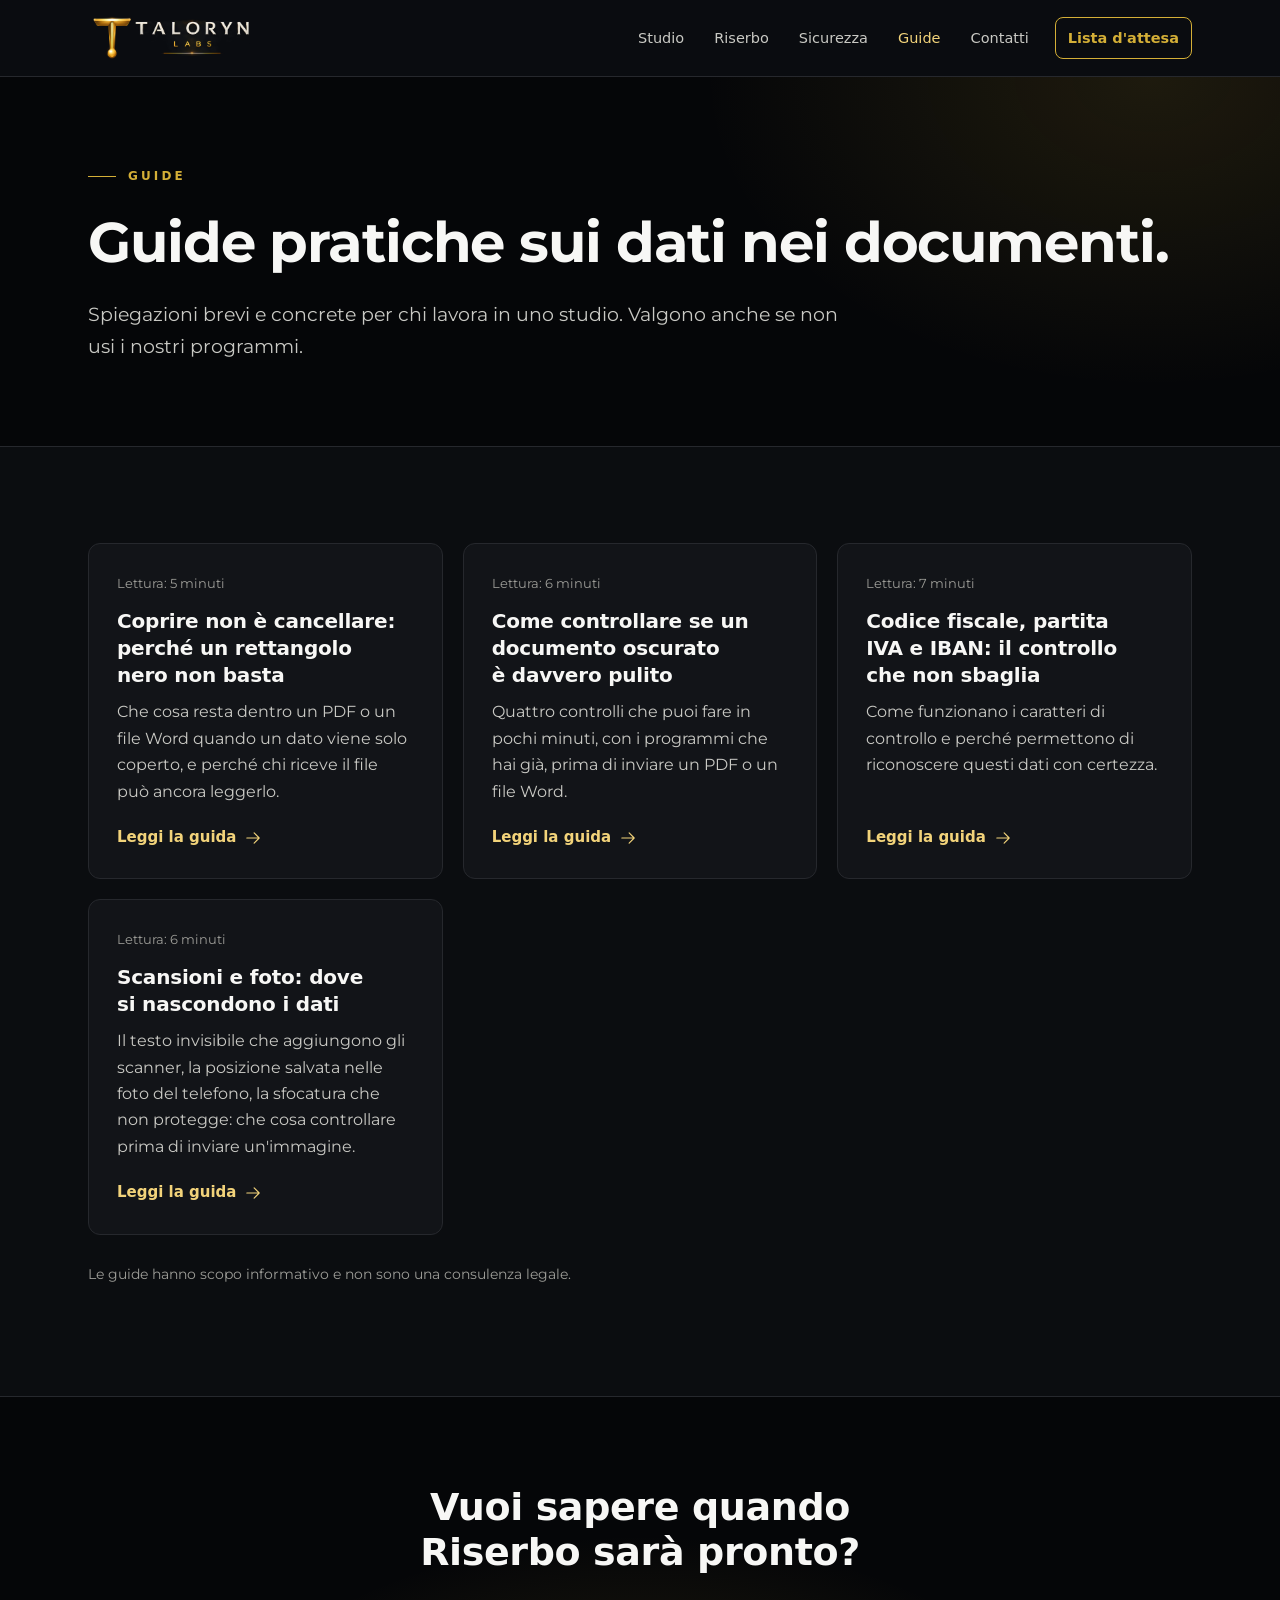
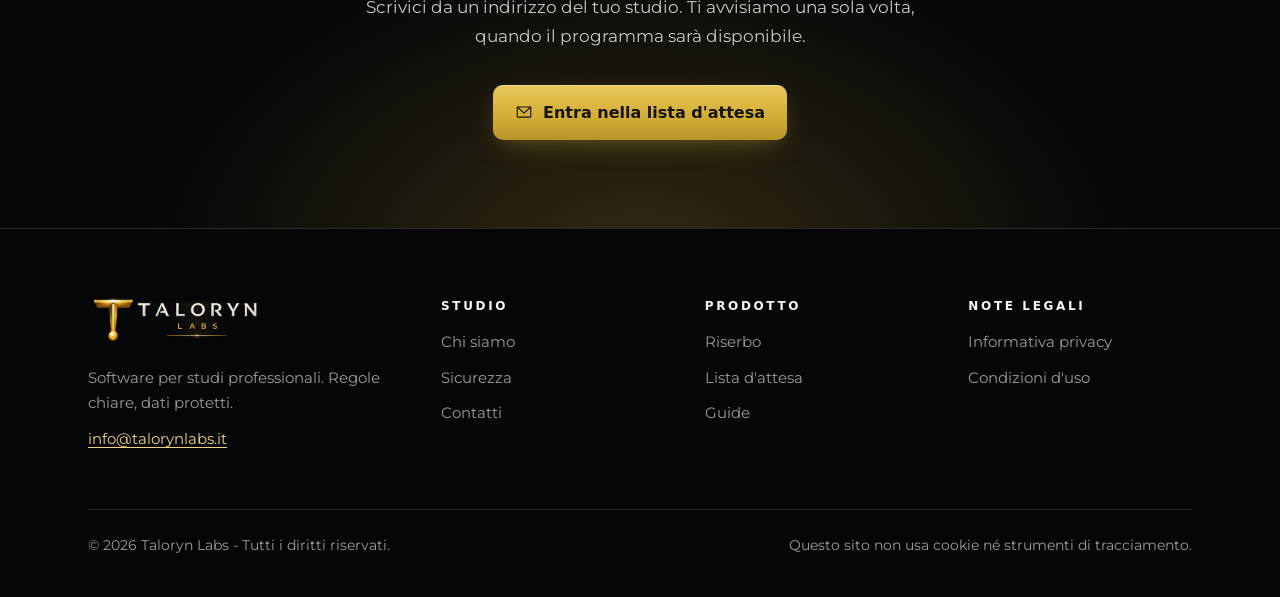
==== commit 59cb27ea: "Bozza: guida «Scansioni e foto: dove si nascondono i dati» (da approvare prima della pubblicazione) " ====
--- a/guide/index.html
+++ b/guide/index.html
@@ -42,7 +42,7 @@
   </div>
 </section>
 <section class="sezione" aria-label="Elenco delle guide">
-  <div class="contenitore"><div class="elenco-guide"><a class="guida" href="/guide/coprire-non-e-cancellare.html"><span class="meta">Lettura: 5 minuti</span><h3>Coprire non è cancellare: perché un rettangolo nero non basta</h3><p>Che cosa resta dentro un PDF o un file Word quando un dato viene solo coperto, e perché chi riceve il file può ancora leggerlo.</p><span class="leggi">Leggi la guida<svg aria-hidden="true" focusable="false" viewBox="0 0 256 256" fill="currentColor"><path d="M221.66,133.66l-72,72a8,8,0,0,1-11.32-11.32L196.69,136H40a8,8,0,0,1,0-16H196.69L138.34,61.66a8,8,0,0,1,11.32-11.32l72,72A8,8,0,0,1,221.66,133.66Z"/></svg></span></a><a class="guida" href="/guide/controllare-pdf-oscurato.html"><span class="meta">Lettura: 6 minuti</span><h3>Come controllare se un documento oscurato è davvero pulito</h3><p>Quattro controlli che puoi fare in pochi minuti, con i programmi che hai già, prima di inviare un PDF o un file Word.</p><span class="leggi">Leggi la guida<svg aria-hidden="true" focusable="false" viewBox="0 0 256 256" fill="currentColor"><path d="M221.66,133.66l-72,72a8,8,0,0,1-11.32-11.32L196.69,136H40a8,8,0,0,1,0-16H196.69L138.34,61.66a8,8,0,0,1,11.32-11.32l72,72A8,8,0,0,1,221.66,133.66Z"/></svg></span></a><a class="guida" href="/guide/codici-di-controllo.html"><span class="meta">Lettura: 7 minuti</span><h3>Codice fiscale, partita IVA e IBAN: il controllo che non sbaglia</h3><p>Come funzionano i caratteri di controllo e perché permettono di riconoscere questi dati con certezza.</p><span class="leggi">Leggi la guida<svg aria-hidden="true" focusable="false" viewBox="0 0 256 256" fill="currentColor"><path d="M221.66,133.66l-72,72a8,8,0,0,1-11.32-11.32L196.69,136H40a8,8,0,0,1,0-16H196.69L138.34,61.66a8,8,0,0,1,11.32-11.32l72,72A8,8,0,0,1,221.66,133.66Z"/></svg></span></a></div>
+  <div class="contenitore"><div class="elenco-guide"><a class="guida" href="/guide/coprire-non-e-cancellare.html"><span class="meta">Lettura: 5 minuti</span><h3>Coprire non è cancellare: perché un rettangolo nero non basta</h3><p>Che cosa resta dentro un PDF o un file Word quando un dato viene solo coperto, e perché chi riceve il file può ancora leggerlo.</p><span class="leggi">Leggi la guida<svg aria-hidden="true" focusable="false" viewBox="0 0 256 256" fill="currentColor"><path d="M221.66,133.66l-72,72a8,8,0,0,1-11.32-11.32L196.69,136H40a8,8,0,0,1,0-16H196.69L138.34,61.66a8,8,0,0,1,11.32-11.32l72,72A8,8,0,0,1,221.66,133.66Z"/></svg></span></a><a class="guida" href="/guide/controllare-pdf-oscurato.html"><span class="meta">Lettura: 6 minuti</span><h3>Come controllare se un documento oscurato è davvero pulito</h3><p>Quattro controlli che puoi fare in pochi minuti, con i programmi che hai già, prima di inviare un PDF o un file Word.</p><span class="leggi">Leggi la guida<svg aria-hidden="true" focusable="false" viewBox="0 0 256 256" fill="currentColor"><path d="M221.66,133.66l-72,72a8,8,0,0,1-11.32-11.32L196.69,136H40a8,8,0,0,1,0-16H196.69L138.34,61.66a8,8,0,0,1,11.32-11.32l72,72A8,8,0,0,1,221.66,133.66Z"/></svg></span></a><a class="guida" href="/guide/codici-di-controllo.html"><span class="meta">Lettura: 7 minuti</span><h3>Codice fiscale, partita IVA e IBAN: il controllo che non sbaglia</h3><p>Come funzionano i caratteri di controllo e perché permettono di riconoscere questi dati con certezza.</p><span class="leggi">Leggi la guida<svg aria-hidden="true" focusable="false" viewBox="0 0 256 256" fill="currentColor"><path d="M221.66,133.66l-72,72a8,8,0,0,1-11.32-11.32L196.69,136H40a8,8,0,0,1,0-16H196.69L138.34,61.66a8,8,0,0,1,11.32-11.32l72,72A8,8,0,0,1,221.66,133.66Z"/></svg></span></a><a class="guida" href="/guide/scansioni-e-foto.html"><span class="meta">Lettura: 6 minuti</span><h3>Scansioni e foto: dove si nascondono i dati</h3><p>Il testo invisibile che aggiungono gli scanner, la posizione salvata nelle foto del telefono, la sfocatura che non protegge: che cosa controllare prima di inviare un'immagine.</p><span class="leggi">Leggi la guida<svg aria-hidden="true" focusable="false" viewBox="0 0 256 256" fill="currentColor"><path d="M221.66,133.66l-72,72a8,8,0,0,1-11.32-11.32L196.69,136H40a8,8,0,0,1,0-16H196.69L138.34,61.66a8,8,0,0,1,11.32-11.32l72,72A8,8,0,0,1,221.66,133.66Z"/></svg></span></a></div>
   <p class="nota" style="margin-top:28px">Le guide hanno scopo informativo e non sono una consulenza legale.</p></div>
 </section>
 <section class="fascia" aria-labelledby="t-fascia">
